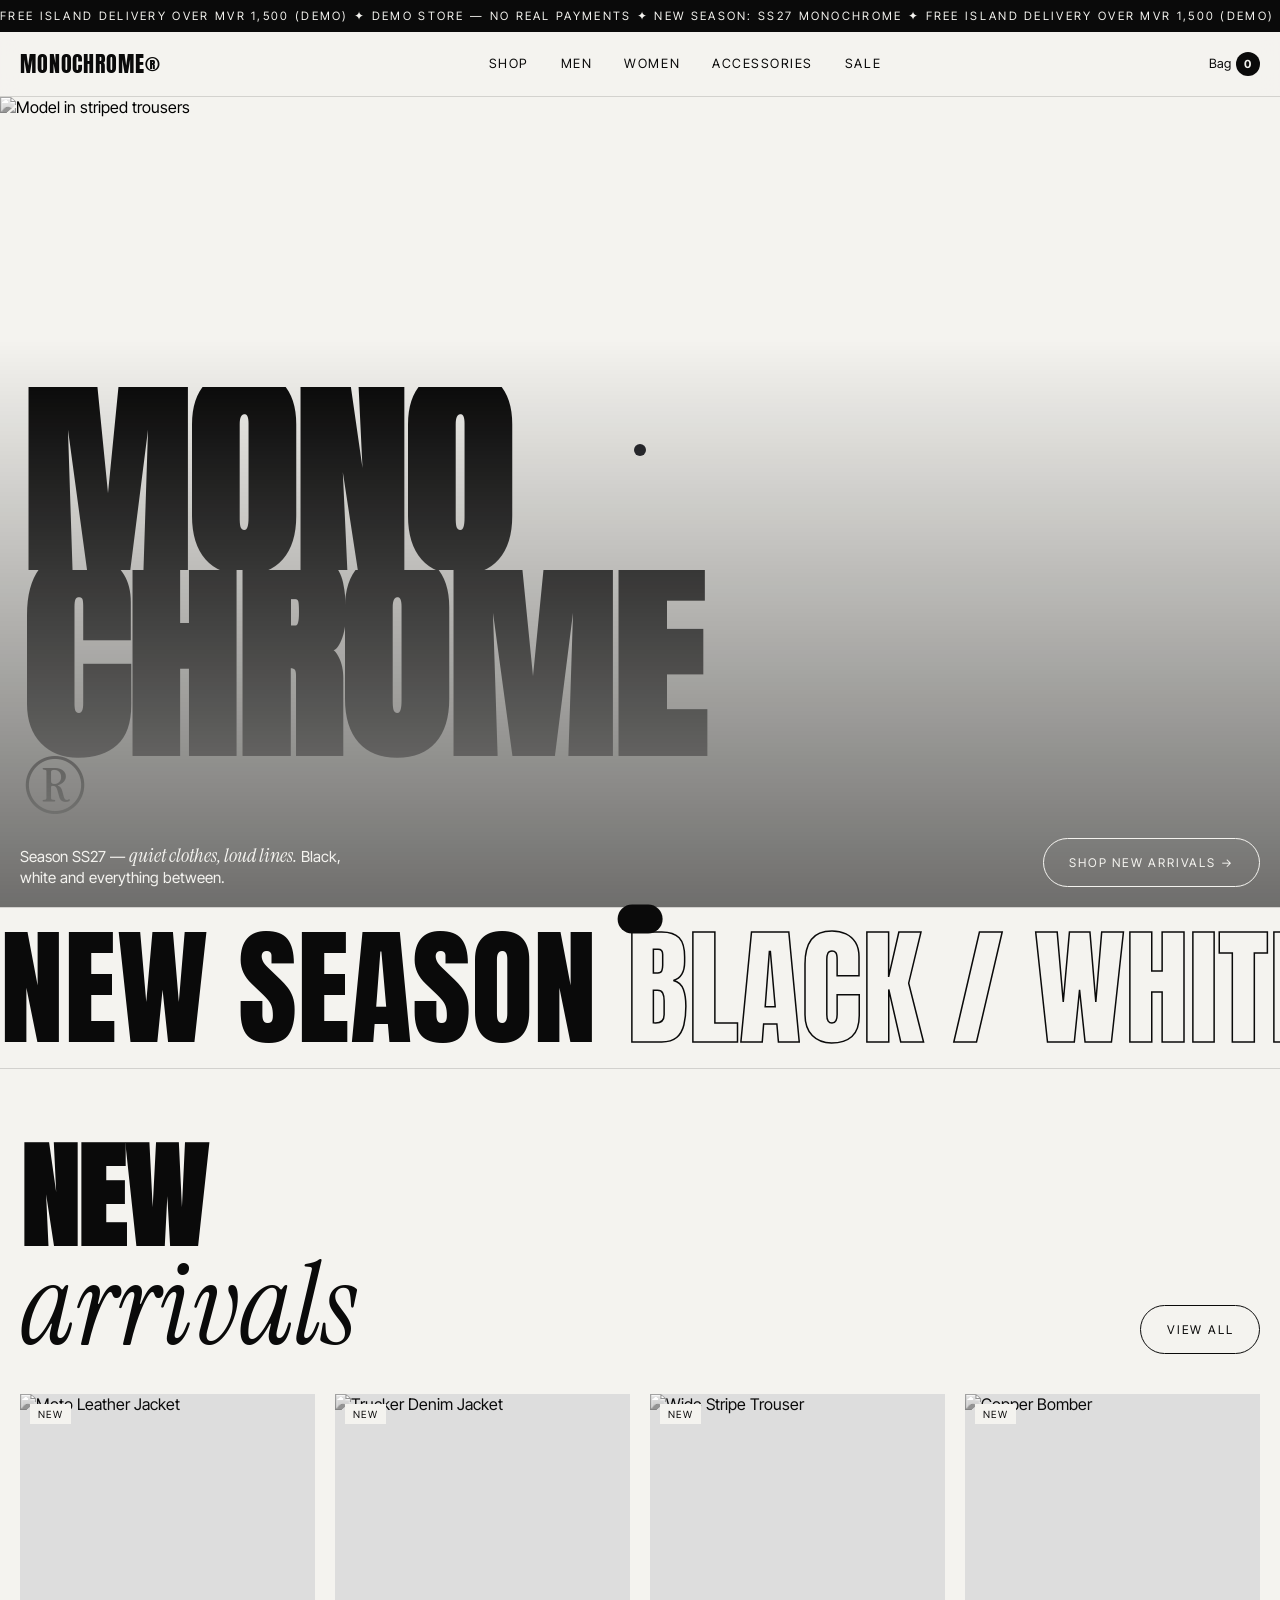
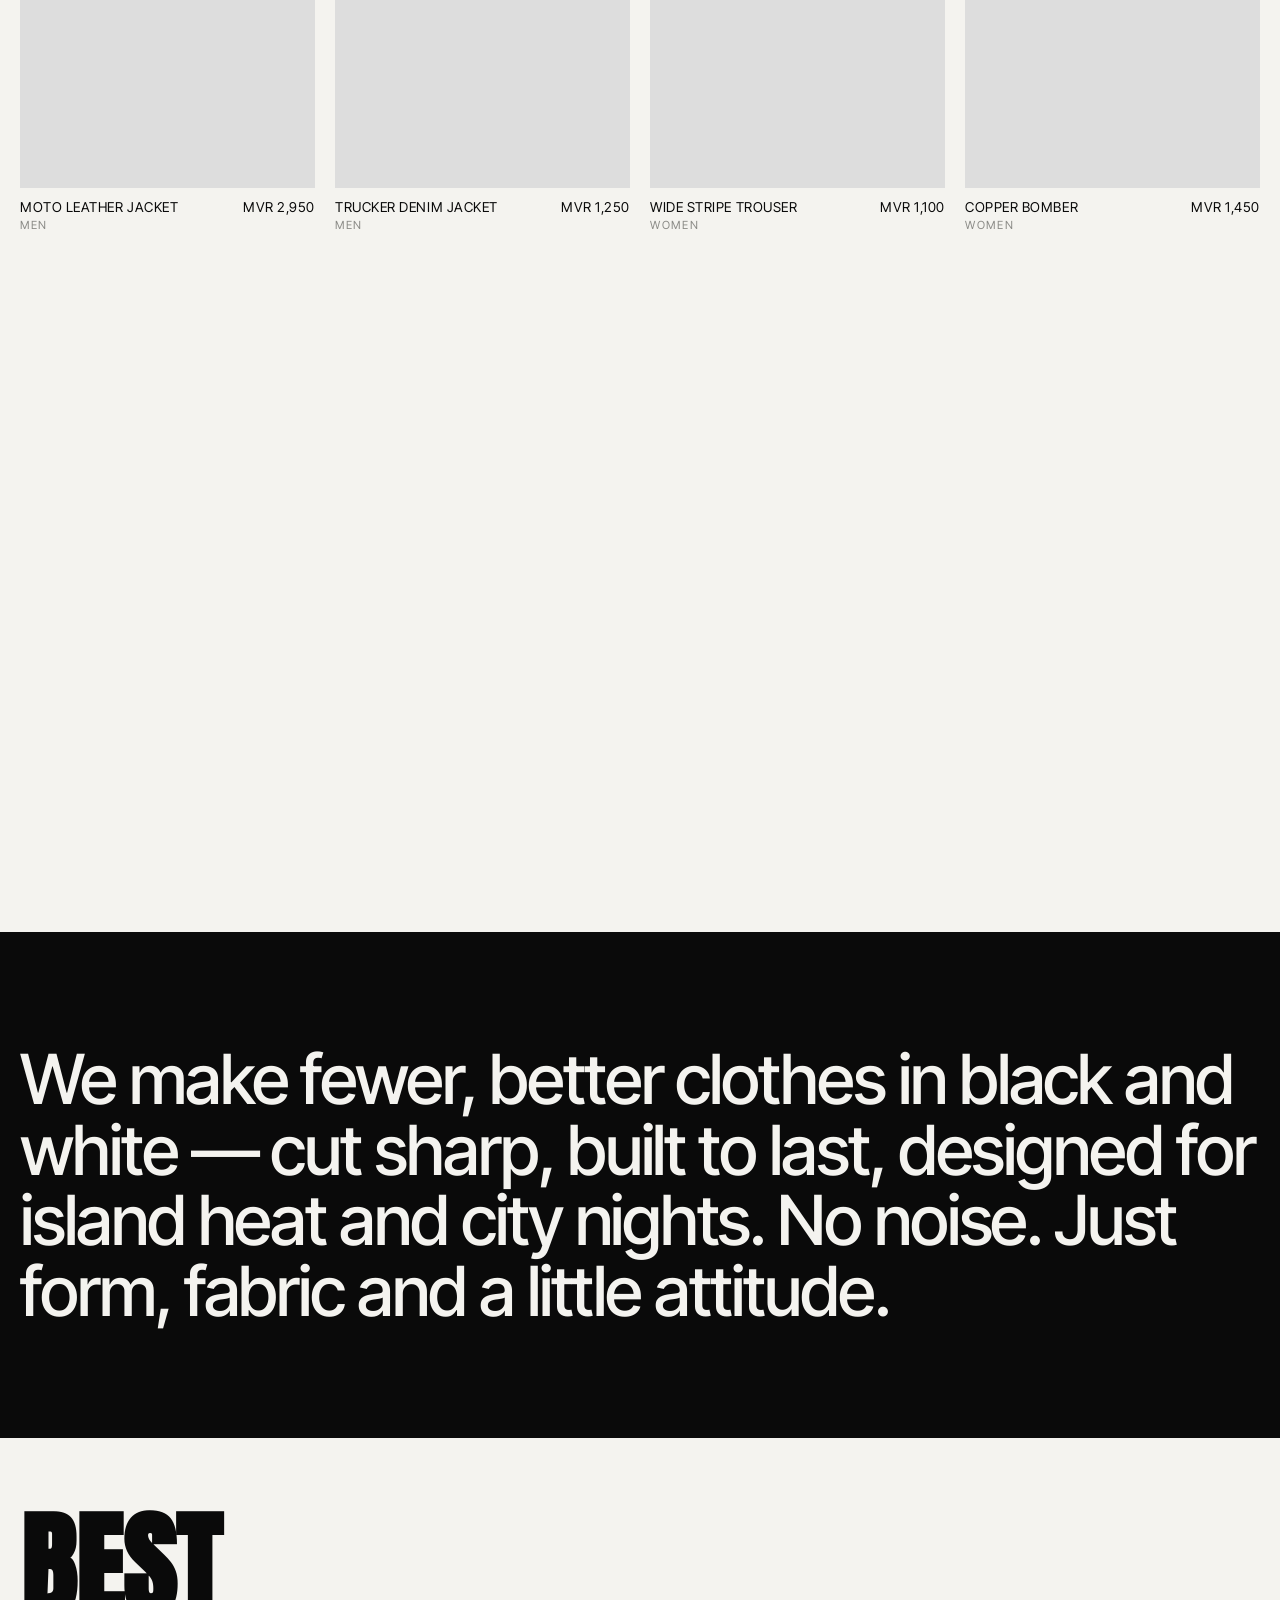
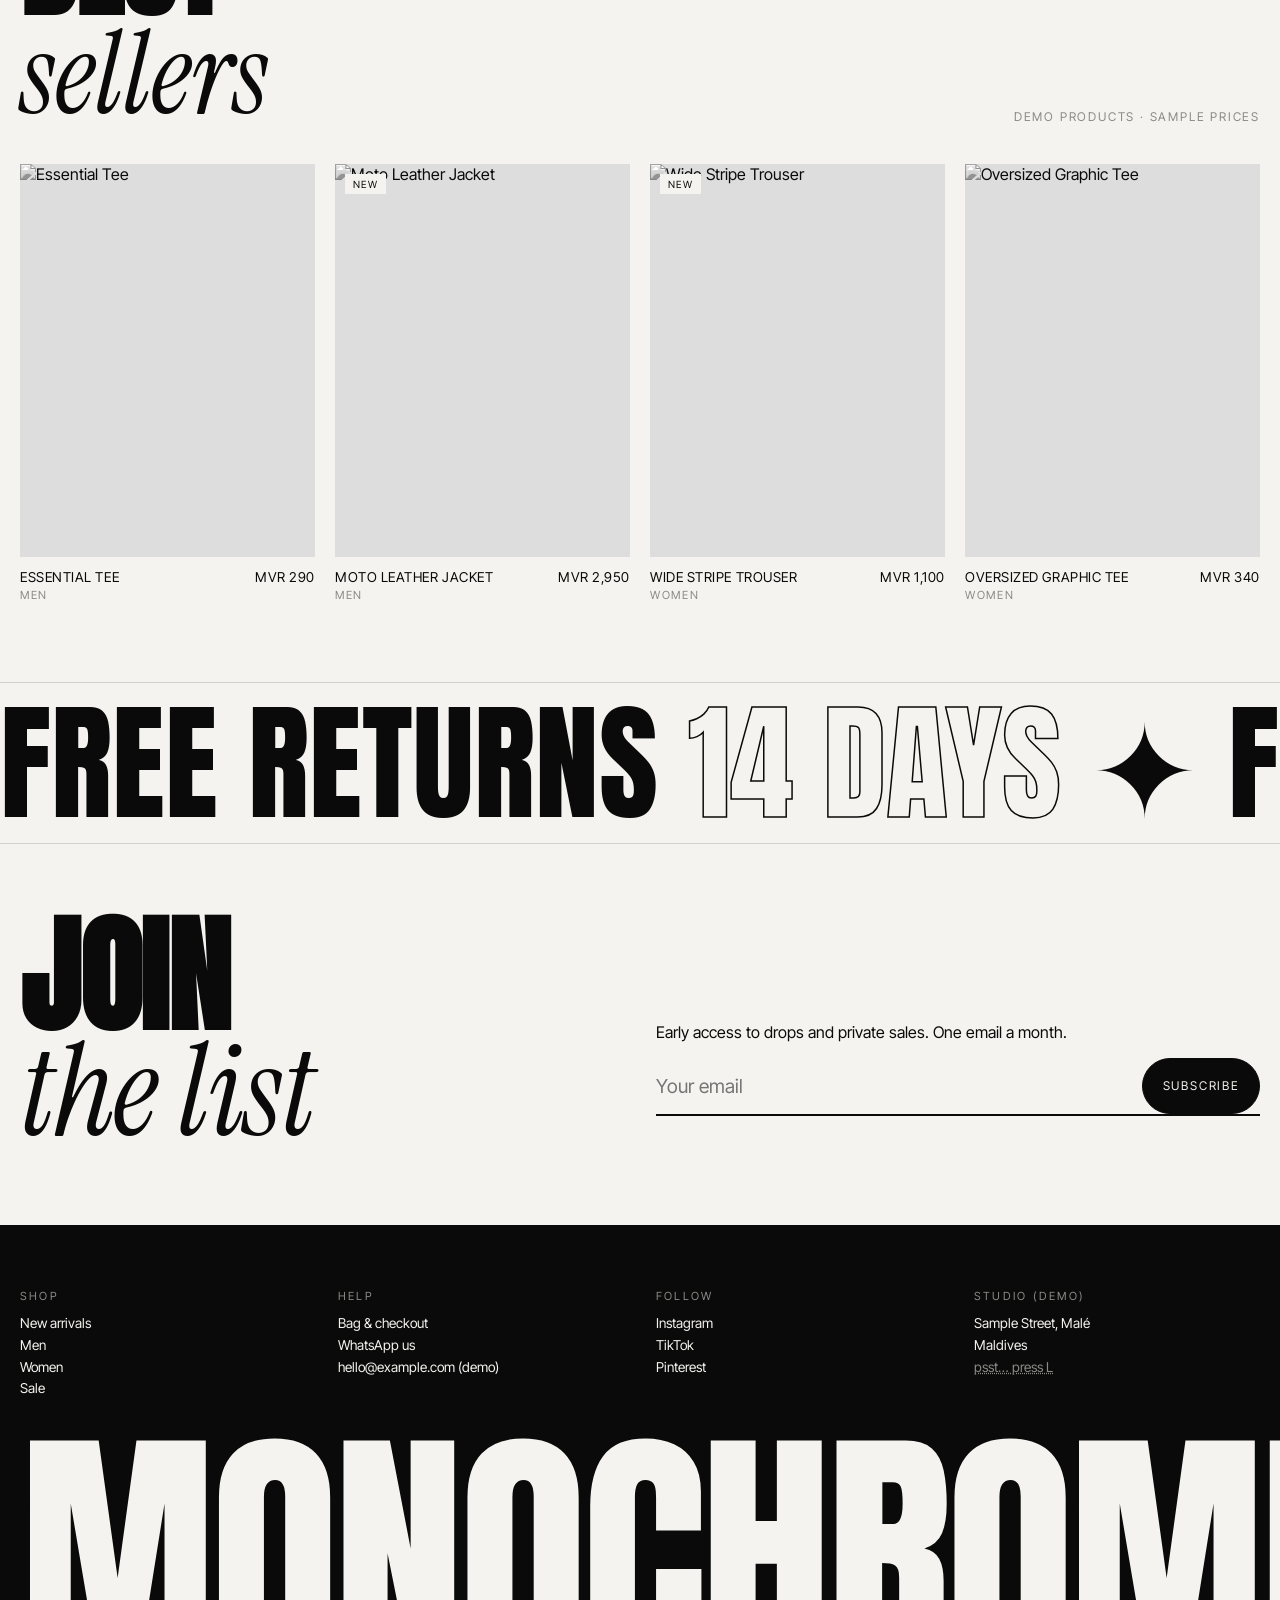
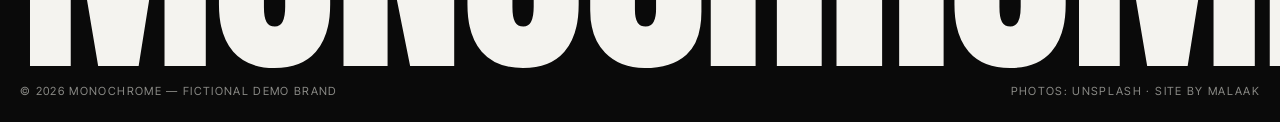
==== index.html @ d653f581 "MONOCHROME demo boutique" ====
<!doctype html><html lang="en"><head><meta charset="utf-8"><meta name="viewport" content="width=device-width,initial-scale=1"><title>MONOCHROME — Editorial fashion boutique (demo)</title><meta name="description" content="Monochrome: a black-and-white fashion boutique demo. Shop men, women and accessories with a working bag and checkout."><meta property="og:title" content="MONOCHROME — Editorial fashion boutique (demo)"><meta property="og:description" content="Monochrome: a black-and-white fashion boutique demo. Shop men, women and accessories with a working bag and checkout."><meta property="og:image" content="https://images.unsplash.com/photo-1509631179647-0177331693ae?w=1200&q=75"><meta name="theme-color" content="#0a0a0a">
<link rel="icon" href="data:image/svg+xml,<svg xmlns=%22http://www.w3.org/2000/svg%22 viewBox=%220 0 100 100%22><circle cx=%2250%22 cy=%2250%22 r=%2245%22 fill=%22black%22/><path d=%22M50 5a45 45 0 0 1 0 90z%22 fill=%22white%22/></svg>">
<link rel="preconnect" href="https://fonts.googleapis.com"><link href="https://fonts.googleapis.com/css2?family=Anton&family=Instrument+Serif:ital@1&family=Inter+Tight:wght@400;500&display=swap" rel="stylesheet"><link rel="stylesheet" href="style.css"></head><body data-page="home"><main>
<section class="hero"><div class="hero-img"><img src="https://images.unsplash.com/photo-1509631179647-0177331693ae?w=1800&q=75&auto=format&fit=crop" alt="Model in striped trousers"></div>
<h1 class="mega"><span class="split-line"><span>Mono</span></span><span class="split-line"><span>chrome<span class="serif" style="font-size:.35em">®</span></span></span></h1>
<div class="hero-meta"><p>Season SS27 — <span class="serif" style="font-size:1.3em">quiet clothes, loud lines.</span> Black, white and everything between.</p><a class="pill light" href="shop.html?c=new" data-cursor="Shop">Shop new arrivals →</a></div></section>
<div class="big-mq "><div>New season <span class="o">Black / White</span> ✦ New season <span class="o">Black / White</span> ✦ New season <span class="o">Black / White</span> ✦ New season <span class="o">Black / White</span> ✦ New season <span class="o">Black / White</span> ✦ New season <span class="o">Black / White</span> ✦ </div></div>
<section><div class="sh"><h2 class="rv">New<br><span class="serif">arrivals</span></h2><a class="pill ghost" href="shop.html?c=new">View all</a></div><div class="grid" id="new"></div></section>
<section style="padding-top:0"><div class="cols">
<a class="col clip" href="shop.html?c=women"><img src="https://images.unsplash.com/photo-1539109136881-3be0616acf4b?w=1100&q=75&auto=format&fit=crop" alt=""><div><h3>Women</h3><span>Collection 01 →</span></div></a>
<a class="col clip" href="shop.html?c=men"><img src="https://images.unsplash.com/photo-1520975954732-35dd22299614?w=1100&q=75&auto=format&fit=crop" alt=""><div><h3>Men</h3><span>Collection 02 →</span></div></a>
<a class="col clip" href="shop.html?c=accessories"><img src="https://images.unsplash.com/photo-1543163521-1bf539c55dd2?w=1100&q=75&auto=format&fit=crop" alt=""><div><h3>Accs.</h3><span>Collection 03 →</span></div></a></div></section>
<div class="manifesto"><p>We make fewer, better clothes in black and white — cut sharp, built to last, designed for island heat and city nights. No noise. Just form, fabric and a little attitude.</p></div>
<section><div class="sh"><h2 class="rv">Best<br><span class="serif">sellers</span></h2><small>Demo products · sample prices</small></div><div class="grid" id="best"></div></section>
<div class="big-mq rev"><div>Free returns <span class="o">14 days</span> ✦ Free returns <span class="o">14 days</span> ✦ Free returns <span class="o">14 days</span> ✦ Free returns <span class="o">14 days</span> ✦ Free returns <span class="o">14 days</span> ✦ Free returns <span class="o">14 days</span> ✦ </div></div>
<section><div class="news"><h2 class="mega rv" style="font-size:clamp(3.5rem,10vw,8rem)">Join<br><span class="serif">the list</span></h2><div><p style="margin-bottom:1rem">Early access to drops and private sales. One email a month.</p><form id="nl" novalidate><input type="email" placeholder="Your email" aria-label="Email"><button class="pill dark" style="padding:.8rem 1.2rem">Subscribe</button></form><p class="msg" id="nlm"></p></div></div></section>
</main><script src="data.js"></script><script src="app.js"></script></body></html>
---- style.css ----
:root{--k:#0a0a0a;--w:#f4f3ef;--g:#8a8a86;--s:#c9c9c4;--line:rgba(10,10,10,.14);--d:'Anton',sans-serif;--b:'Inter Tight',sans-serif;--i:'Instrument Serif',serif;--ease:cubic-bezier(.7,0,.2,1)}
*{box-sizing:border-box;margin:0;padding:0}
html{scroll-behavior:smooth;overflow-x:clip}
body{font-family:var(--b);background:var(--w);color:var(--k);overflow-x:hidden;-webkit-font-smoothing:antialiased}
img{display:block;max-width:100%}
a{color:inherit;text-decoration:none}
button{font:inherit;color:inherit;background:none;border:0;cursor:pointer}
.ann{background:var(--k);color:var(--w);overflow:hidden;white-space:nowrap;font-size:.72rem;letter-spacing:.2em;text-transform:uppercase;padding:.55rem 0}
.ann div{display:inline-block;animation:mq 30s linear infinite}
@keyframes mq{to{transform:translateX(-50%)}}
header{position:sticky;top:0;z-index:40;display:flex;justify-content:space-between;align-items:center;padding:1rem 1.25rem;background:rgba(244,243,239,.85);backdrop-filter:blur(12px);border-bottom:1px solid var(--line)}
.logo{font-family:var(--d);font-size:1.35rem;letter-spacing:.04em;text-transform:uppercase}
header nav{display:none;gap:2rem;font-size:.8rem;text-transform:uppercase;letter-spacing:.12em}
header nav a{position:relative}
header nav a:after{content:"";position:absolute;left:0;bottom:-3px;height:1px;width:100%;background:currentColor;transform:scaleX(0);transform-origin:right;transition:transform .5s var(--ease)}
header nav a:hover:after,header nav a.on:after{transform:scaleX(1);transform-origin:left}
.hd-r{display:flex;gap:1rem;align-items:center;font-size:.8rem;text-transform:uppercase;letter-spacing:.12em}
.bag-btn b{display:inline-grid;place-items:center;min-width:1.5rem;height:1.5rem;border-radius:99px;background:var(--k);color:var(--w);font-size:.7rem;margin-left:.3rem;transition:transform .3s}
.bag-btn.pop b{transform:scale(1.5)}
.mnav-btn{font-size:.8rem;text-transform:uppercase;letter-spacing:.12em}
.mnav{position:fixed;inset:0;background:var(--k);color:var(--w);z-index:70;display:flex;flex-direction:column;justify-content:center;padding:2rem;gap:.4rem;clip-path:inset(0 0 100% 0);transition:clip-path .7s var(--ease)}
.mnav.open{clip-path:inset(0)}
.mnav a{font-family:var(--d);font-size:15vw;text-transform:uppercase;line-height:1}
.mnav button{position:absolute;top:1.2rem;right:1.25rem;text-transform:uppercase;letter-spacing:.12em;font-size:.8rem}
@media(min-width:900px){header nav{display:flex}.mnav-btn{display:none}}
/* hero */
.hero{position:relative;max-width:100vw;min-height:calc(100svh - 90px);display:flex;flex-direction:column;justify-content:flex-end;padding:1.25rem;overflow:hidden}
.hero-img{position:absolute;inset:0;z-index:-1}
.hero-img img{width:100%;height:100%;object-fit:cover;filter:grayscale(1) contrast(1.1);transform:scale(1.15);animation:zoom 2.4s var(--ease) forwards}
@keyframes zoom{to{transform:scale(1)}}
.hero-img:after{content:"";position:absolute;inset:0;background:linear-gradient(transparent 30%,rgba(0,0,0,.55))}
.mega{font-family:var(--d);text-transform:uppercase;line-height:.82;font-size:clamp(4rem,17.5vw,22rem);letter-spacing:-.01em}
.hero .mega{color:var(--w);mix-blend-mode:difference}
.split-line{display:block;overflow:hidden}
.split-line span{display:block;transform:translateY(105%);animation:up 1.2s var(--ease) forwards}
.split-line:nth-child(2) span{animation-delay:.12s}
@keyframes up{to{transform:none}}
.hero-meta{display:flex;justify-content:space-between;align-items:end;gap:1rem;color:var(--w);margin-top:1.2rem;flex-wrap:wrap}
.hero-meta p{max-width:340px;font-size:.95rem}
.serif{font-family:var(--i);font-style:italic;text-transform:none;font-weight:400}
.pill{display:inline-flex;align-items:center;gap:.6rem;padding:1rem 1.6rem;border-radius:99px;border:1px solid currentColor;text-transform:uppercase;font-size:.75rem;letter-spacing:.15em;position:relative;overflow:hidden;isolation:isolate;transition:color .5s var(--ease)}
.pill:before{content:"";position:absolute;inset:0;background:currentColor;z-index:-1;transform:translateY(101%);transition:transform .5s var(--ease)}
.pill.dark{background:var(--k);color:var(--w);border-color:var(--k)}
.pill.light{color:var(--w)}
.pill:hover:before{transform:none}
.pill.light:hover{color:var(--k)}.pill.light:before{background:var(--w)}
.pill.ghost:hover{color:var(--w)}.pill.ghost:before{background:var(--k)}
.pill.dark:before{background:var(--w)}.pill.dark:hover{color:var(--k)}
.big-mq{border-block:1px solid var(--line);overflow:hidden;white-space:nowrap;padding:1rem 0}
.big-mq div{display:inline-block;font-family:var(--d);font-size:clamp(3rem,10vw,9rem);text-transform:uppercase;line-height:1;animation:mq 22s linear infinite}
.big-mq .o{-webkit-text-stroke:1.5px var(--k);color:transparent}
.big-mq.rev div{animation-direction:reverse}
section{padding:5rem 1.25rem}
.sh{display:flex;justify-content:space-between;align-items:end;gap:1rem;margin-bottom:2.5rem;flex-wrap:wrap}
.sh h2{font-family:var(--d);text-transform:uppercase;font-size:clamp(3rem,9vw,7.5rem);line-height:.85}
.sh small{font-size:.75rem;text-transform:uppercase;letter-spacing:.15em;color:var(--g)}
.grid{display:grid;grid-template-columns:1fr 1fr;gap:1.5rem .75rem}
@media(min-width:900px){.grid{grid-template-columns:repeat(4,1fr);gap:3rem 1.25rem}}
.pc{display:block}
.pc .im{position:relative;aspect-ratio:3/4;overflow:hidden;background:#ddd}
.pc .im img{position:absolute;inset:0;width:100%;height:100%;object-fit:cover;transition:opacity .6s,transform 1.2s var(--ease);filter:grayscale(1)}
.pc .im img+img{opacity:0;filter:none}
.pc:hover .im img{transform:scale(1.06)}
.pc:hover .im img+img{opacity:1}
.pc .tag{position:absolute;top:.6rem;left:.6rem;z-index:2;background:var(--w);font-size:.62rem;padding:.25rem .5rem;text-transform:uppercase;letter-spacing:.15em}
.pc .tag.sale{background:var(--k);color:var(--w)}
.pc .row{display:flex;justify-content:space-between;gap:.5rem;margin-top:.7rem;font-size:.85rem;text-transform:uppercase;letter-spacing:.04em}
.pc .row s{color:var(--g);margin-right:.3rem}
.pc .cat{font-size:.7rem;color:var(--g);text-transform:uppercase;letter-spacing:.15em;margin-top:.2rem}
.cols{display:grid;gap:1rem}
@media(min-width:900px){.cols{grid-template-columns:1.2fr 1fr 1fr}}
.col{position:relative;overflow:hidden;min-height:60vh;display:flex;align-items:end;padding:1.5rem;color:var(--w)}
.col img{position:absolute;inset:0;width:100%;height:100%;object-fit:cover;filter:grayscale(1) brightness(.75);transition:transform 1.4s var(--ease),filter .8s;z-index:-1}
.col:hover img{transform:scale(1.08);filter:grayscale(0) brightness(.75)}
.col h3{font-family:var(--d);font-size:clamp(2.6rem,6vw,4.5rem);text-transform:uppercase;line-height:.9}
.col span{display:block;font-size:.75rem;letter-spacing:.15em;text-transform:uppercase;margin-top:.5rem}
.manifesto{background:var(--k);color:var(--w);padding:7rem 1.25rem}
.manifesto p{font-size:clamp(2rem,5.4vw,5rem);line-height:1.02;font-weight:500;letter-spacing:-.03em;max-width:1300px}
.manifesto .w{opacity:.15;transition:opacity .5s}
.manifesto .w.lit{opacity:1}
.news{display:grid;gap:2rem}
@media(min-width:900px){.news{grid-template-columns:1fr 1fr;align-items:end}}
.news form{display:flex;border-bottom:2px solid var(--k)}
.news input{flex:1;border:0;background:none;padding:1rem 0;font:inherit;font-size:1.2rem;outline:none;min-width:0}
.msg{font-size:.85rem;margin-top:.6rem;min-height:1.2rem}
footer{background:var(--k);color:var(--w);padding:4rem 1.25rem 1.5rem;overflow:hidden}
footer .fl{display:grid;gap:2rem;grid-template-columns:1fr 1fr;font-size:.85rem}
@media(min-width:900px){footer .fl{grid-template-columns:repeat(4,1fr)}}
footer h4{font-size:.7rem;letter-spacing:.2em;text-transform:uppercase;color:var(--g);margin-bottom:.8rem;font-weight:400}
footer li{list-style:none;margin:.35rem 0}
footer .huge{pointer-events:none;user-select:none;font-family:var(--d);font-size:20.5vw;line-height:.8;text-transform:uppercase;margin-top:3rem;letter-spacing:-.02em}
footer .legal{display:flex;justify-content:space-between;flex-wrap:wrap;gap:1rem;font-size:.7rem;color:var(--g);margin-top:1.5rem;text-transform:uppercase;letter-spacing:.12em}
.secret{color:var(--g);text-decoration:underline dotted}
/* shop */
.ph{padding:3rem 1.25rem 1rem}
.ph h1{font-family:var(--d);font-size:clamp(4rem,16vw,15rem);text-transform:uppercase;line-height:.82}
.tools{position:sticky;top:61px;z-index:20;background:var(--w);display:flex;flex-wrap:wrap;gap:.5rem;align-items:center;padding:1rem 1.25rem;border-block:1px solid var(--line)}
.chip{padding:.55rem 1rem;border:1px solid var(--line);border-radius:99px;font-size:.72rem;text-transform:uppercase;letter-spacing:.12em;transition:.3s}
.chip.on,.chip:hover{background:var(--k);color:var(--w);border-color:var(--k)}
.search{flex:1 1 200px;display:flex;align-items:center;border:1px solid var(--line);border-radius:99px;padding:0 1rem}
.search input{border:0;background:none;outline:none;padding:.6rem 0;width:100%;font:inherit}
.count{font-size:.75rem;color:var(--g);text-transform:uppercase;letter-spacing:.12em;margin:1.5rem 1.25rem 0}
.empty{grid-column:1/-1;padding:4rem 0;text-align:center;font-family:var(--i);font-size:2rem;font-style:italic}
/* product */
.pd{display:grid;gap:2rem;padding:1.5rem 1.25rem 4rem}
@media(min-width:900px){.pd{grid-template-columns:1.3fr 1fr;gap:4rem}.pd .info{position:sticky;top:90px;align-self:start}}
.gal{display:grid;gap:.5rem}
.gal .main{aspect-ratio:4/5;overflow:hidden;background:#ddd}
.gal .main img{width:100%;height:100%;object-fit:cover;transition:opacity .4s}
.thumbs{display:flex;gap:.5rem}
.thumbs button{width:80px;aspect-ratio:3/4;overflow:hidden;opacity:.45;transition:.3s;border:1px solid transparent}
.thumbs button.on{opacity:1;border-color:var(--k)}
.thumbs img{width:100%;height:100%;object-fit:cover}
.info h1{font-family:var(--d);font-size:clamp(3rem,7vw,5.5rem);text-transform:uppercase;line-height:.88}
.info .price{font-size:1.4rem;margin:1rem 0}
.info .price s{color:var(--g);margin-right:.5rem;font-size:1rem}
.lbl{font-size:.7rem;text-transform:uppercase;letter-spacing:.18em;color:var(--g);margin:1.5rem 0 .6rem;display:block}
.opts{display:flex;flex-wrap:wrap;gap:.5rem}
.opts button{min-width:3rem;padding:.7rem .9rem;border:1px solid var(--line);font-size:.85rem;transition:.25s}
.opts button.on{background:var(--k);color:var(--w);border-color:var(--k)}
.qty{display:inline-flex;align-items:center;border:1px solid var(--line)}
.qty button{width:2.6rem;height:2.6rem;font-size:1.1rem}
.qty span{min-width:2rem;text-align:center}
.err{color:#c4141b;font-size:.8rem;min-height:1.1rem;margin-top:.4rem}
.add{width:100%;justify-content:center;margin-top:1.5rem;padding:1.2rem}
/* drawer */
.scrim{position:fixed;inset:0;background:rgba(0,0,0,.4);z-index:80;opacity:0;pointer-events:none;transition:.5s}
.drawer{position:fixed;top:0;right:0;height:100%;width:min(440px,100%);background:var(--w);z-index:81;transform:translateX(100%);transition:transform .7s var(--ease);display:flex;flex-direction:column}
.cart-open .scrim{opacity:1;pointer-events:auto}
.cart-open .drawer{transform:none}
.dh{display:flex;justify-content:space-between;align-items:center;padding:1.25rem;border-bottom:1px solid var(--line)}
.dh h3{font-family:var(--d);font-size:2rem;text-transform:uppercase}
.items{flex:1;overflow:auto;padding:0 1.25rem}
.it{display:grid;grid-template-columns:76px 1fr auto;gap:1rem;padding:1rem 0;border-bottom:1px solid var(--line);font-size:.85rem}
.it img{width:76px;aspect-ratio:3/4;object-fit:cover}
.it h5{font-size:.9rem;text-transform:uppercase;font-weight:500}
.it small{color:var(--g);display:block;margin:.2rem 0 .5rem}
.it .rm{font-size:.7rem;text-decoration:underline;color:var(--g);margin-top:.4rem}
.df{padding:1.25rem;border-top:1px solid var(--line)}
.tot{display:flex;justify-content:space-between;font-size:1.05rem;margin-bottom:1rem;text-transform:uppercase}
.df .pill{width:100%;justify-content:center}
.drawer .empty{font-size:1.6rem}
/* checkout */
.co{display:grid;gap:2.5rem;padding:1.5rem 1.25rem 5rem}
@media(min-width:900px){.co{grid-template-columns:1.3fr 1fr;gap:4rem}}
.co h2{font-family:var(--d);font-size:2.4rem;text-transform:uppercase;margin-bottom:1rem}
.f{display:grid;gap:1rem}
.f2{display:grid;gap:1rem}
@media(min-width:600px){.f2{grid-template-columns:1fr 1fr}}
.f label{font-size:.7rem;text-transform:uppercase;letter-spacing:.15em;color:var(--g);display:block;margin-bottom:.3rem}
.f input,.f select,.f textarea{width:100%;padding:.9rem 0;border:0;border-bottom:1px solid var(--k);background:none;font:inherit;font-size:1rem;outline:none;border-radius:0}
.f .bad{border-color:#c4141b}
.pay{display:grid;gap:.5rem}
.pay label{display:flex;gap:.8rem;align-items:center;border:1px solid var(--line);padding:1rem;color:var(--k);font-size:.9rem;text-transform:none;letter-spacing:0;margin:0;cursor:pointer}
.pay input{width:auto}
.sum{background:#e9e8e3;padding:1.5rem;align-self:start}
.sum .it{grid-template-columns:60px 1fr auto}.sum .it img{width:60px}
.demo-note{border:1px dashed var(--k);padding:1rem;font-size:.82rem;line-height:1.5;margin-top:1rem}
.done{text-align:center;padding:5rem 1.25rem}
.done h1{font-family:var(--d);font-size:clamp(3.5rem,12vw,10rem);text-transform:uppercase;line-height:.85}
.done .ref{font-family:var(--i);font-style:italic;font-size:1.6rem;margin:1rem 0}
/* reveal */
.rv{opacity:0;transform:translateY(60px);transition:opacity 1s var(--ease),transform 1.2s var(--ease)}
.rv.in{opacity:1;transform:none}
.clip{clip-path:inset(100% 0 0 0);transition:clip-path 1.4s var(--ease)}
.clip.in{clip-path:inset(0)}
/* cursor */
.cur{position:fixed;top:0;left:0;width:12px;height:12px;border-radius:50%;background:#fff;mix-blend-mode:difference;pointer-events:none;z-index:200;transform:translate(-50%,-50%);transition:width .35s var(--ease),height .35s var(--ease);display:none;align-items:center;justify-content:center;font-size:.6rem;letter-spacing:.15em;color:#000;text-transform:uppercase}
.cur.big{width:84px;height:84px}
@media(pointer:fine){.cur{display:flex}body,a,button{cursor:none}input,textarea,select{cursor:text}}
/* page transition */
.pt{position:fixed;inset:0;background:var(--k);z-index:150;pointer-events:none;transform:translateY(0);transition:transform .8s var(--ease);display:grid;place-items:center;color:var(--w);font-family:var(--d);font-size:12vw;text-transform:uppercase}
.pt.gone{transform:translateY(-101%)}
.pt.enter{transition:none;transform:translateY(101%)}
/* lookbook */
.lb{position:fixed;inset:0;background:var(--k);color:var(--w);z-index:160;display:none;flex-direction:column}
.lb.open{display:flex}
.lb-top{display:flex;justify-content:space-between;padding:1.2rem;font-size:.75rem;letter-spacing:.2em;text-transform:uppercase}
.lb-stage{flex:1;position:relative;overflow:hidden}
.lb-stage img{position:absolute;top:50%;left:50%;height:78%;max-width:88%;object-fit:cover;transform:translate(-50%,-50%) scale(.9);opacity:0;transition:1s var(--ease);filter:grayscale(1)}
.lb-stage img.on{opacity:1;transform:translate(-50%,-50%) scale(1)}
.lb-word{position:absolute;inset:auto 0 1rem;text-align:center;font-family:var(--d);font-size:16vw;line-height:.8;text-transform:uppercase;mix-blend-mode:difference;pointer-events:none}
.lb-nav{display:flex;justify-content:space-between;padding:1.2rem;font-size:.8rem;letter-spacing:.2em;text-transform:uppercase}
.toast{position:fixed;left:50%;bottom:1.5rem;transform:translate(-50%,200%);background:var(--k);color:var(--w);padding:.9rem 1.4rem;border-radius:99px;font-size:.8rem;z-index:190;transition:transform .6s var(--ease);white-space:nowrap}
.toast.show{transform:translate(-50%,0)}
@media(prefers-reduced-motion:reduce){*{animation:none!important;transition:none!important}.rv{opacity:1;transform:none}.clip{clip-path:none}.split-line span{transform:none}}
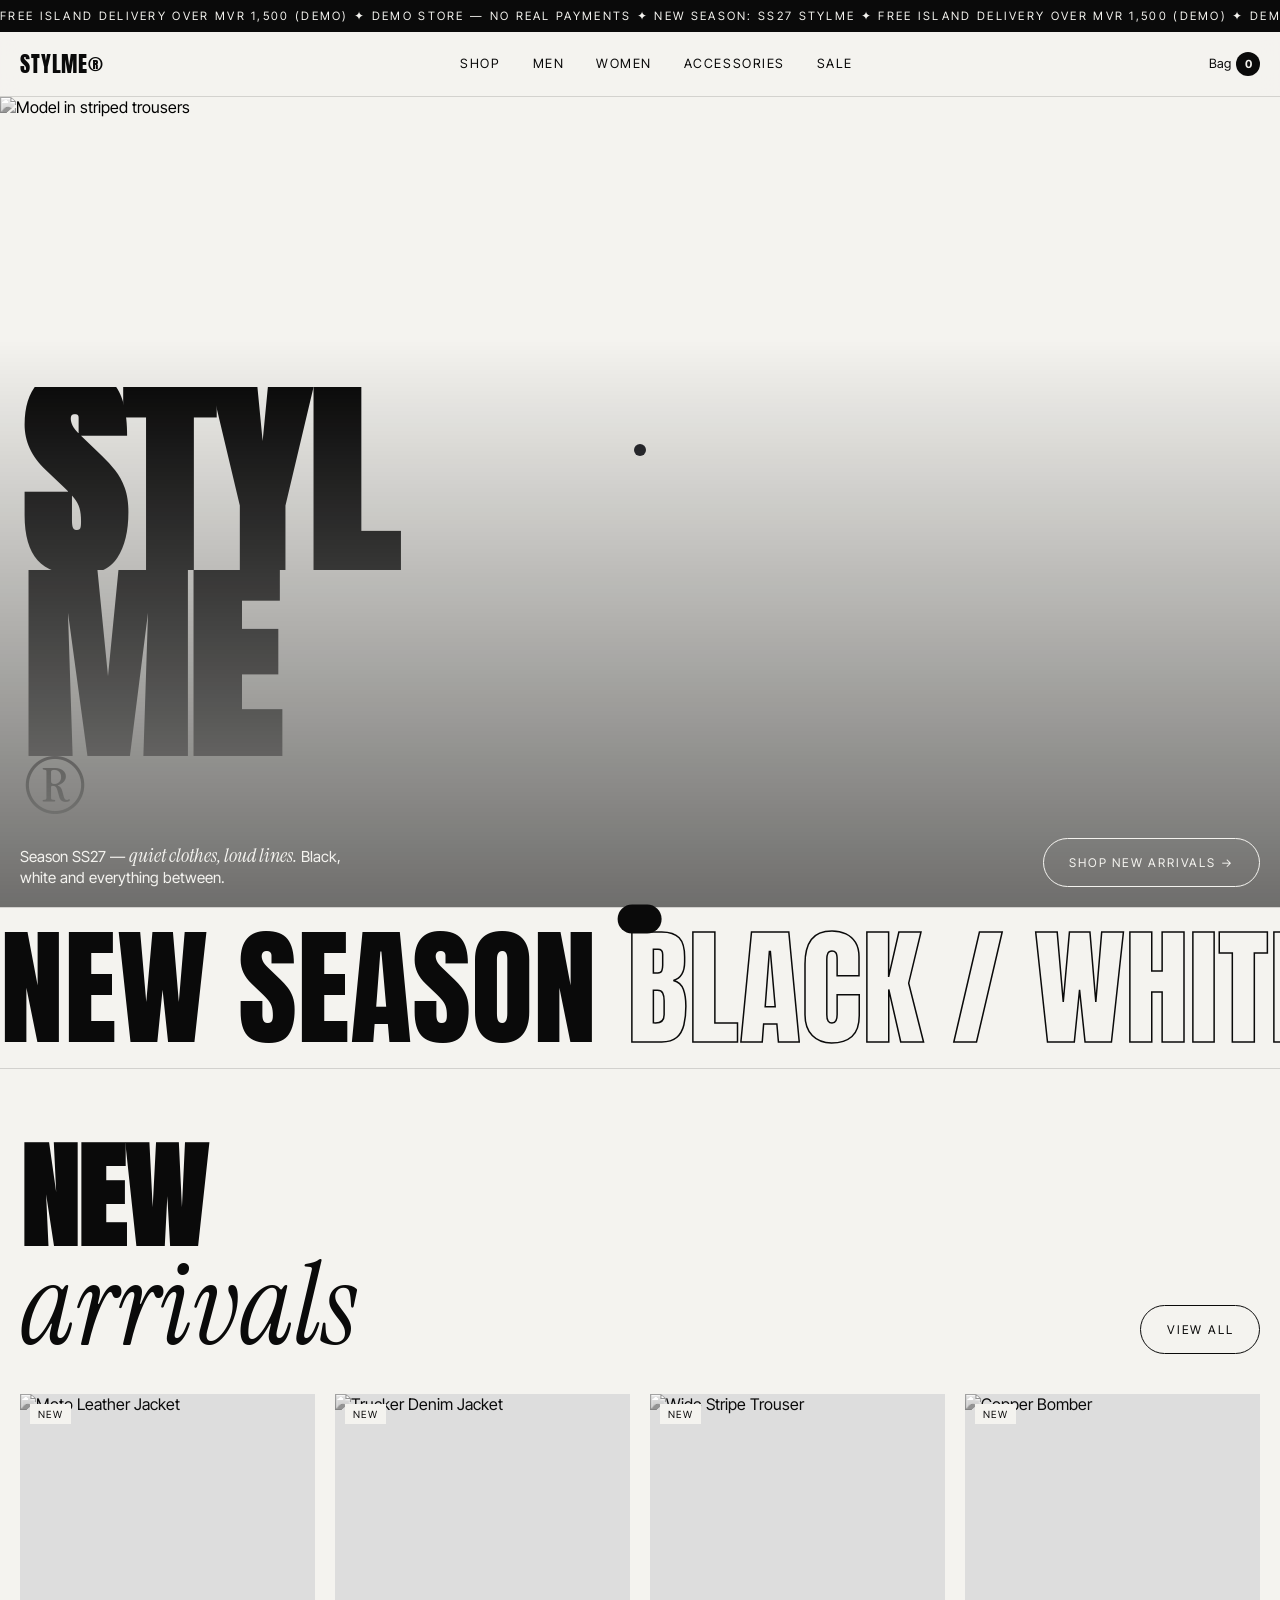
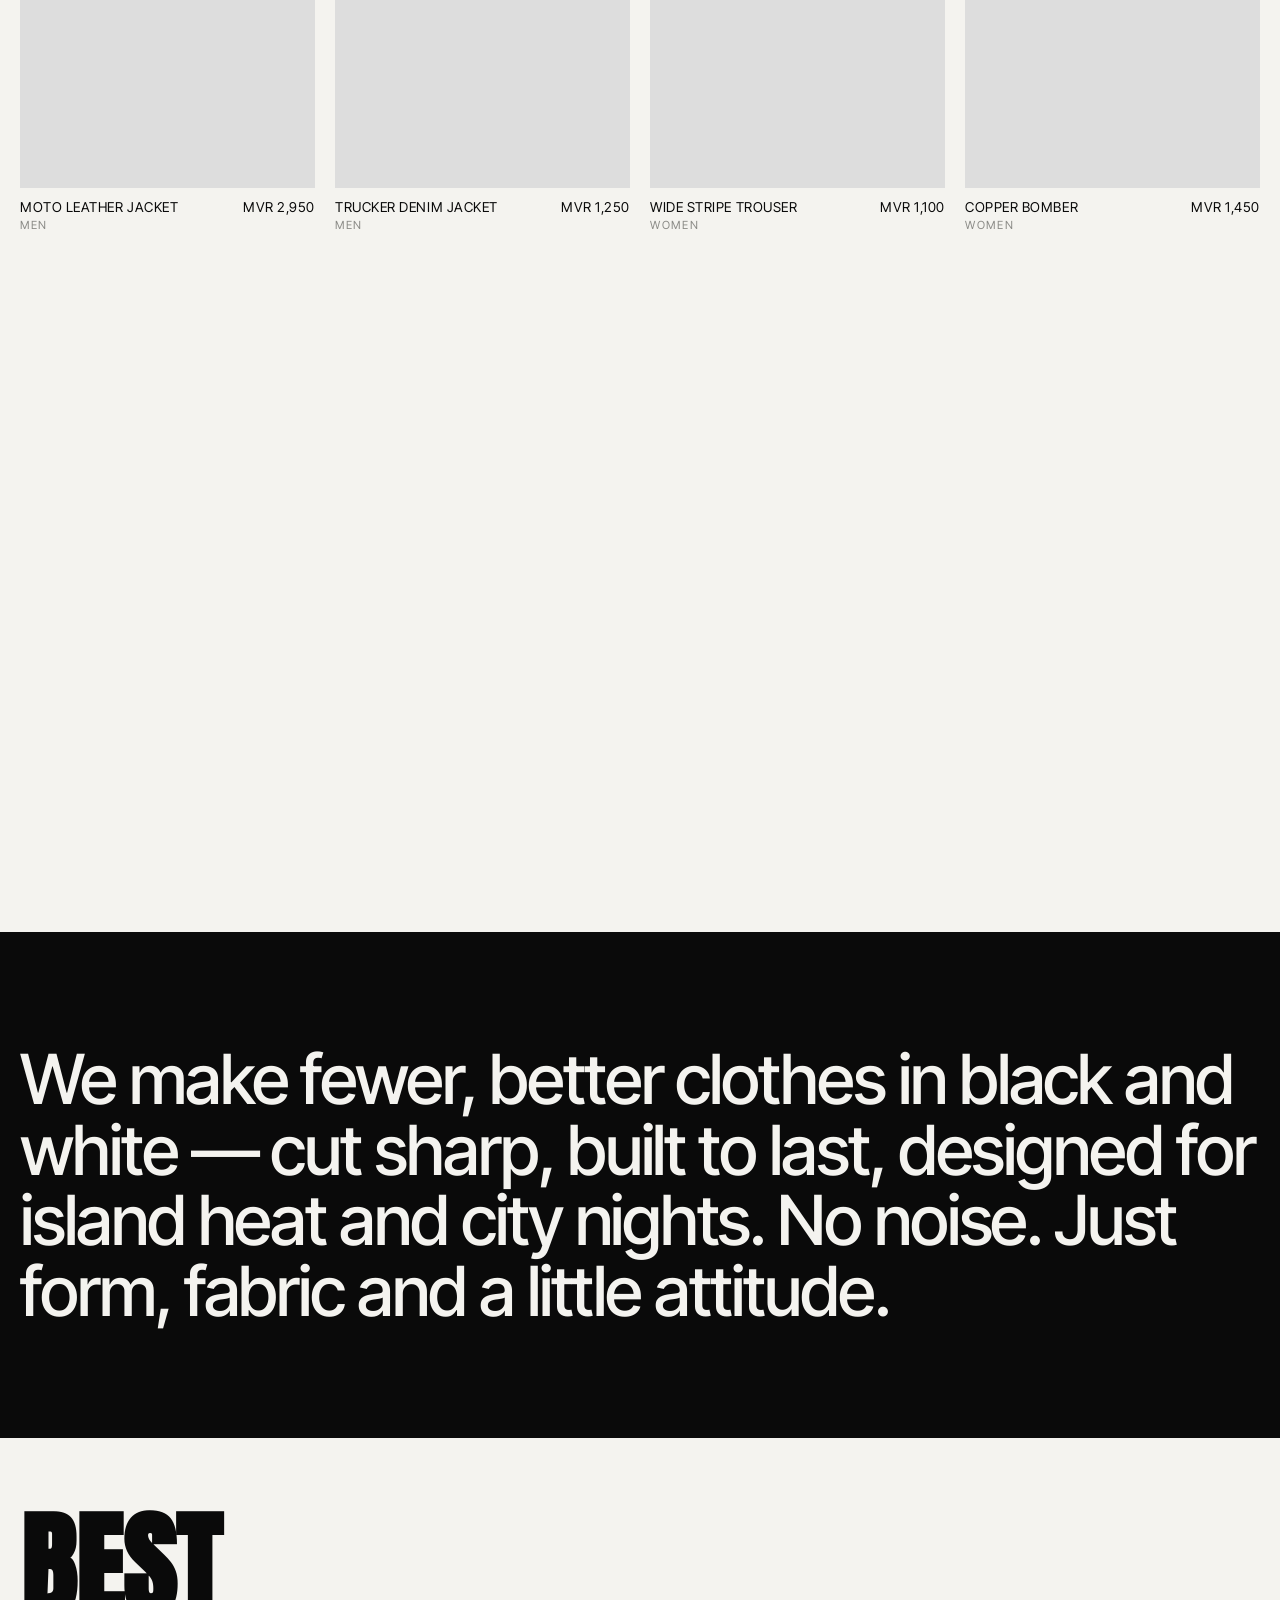
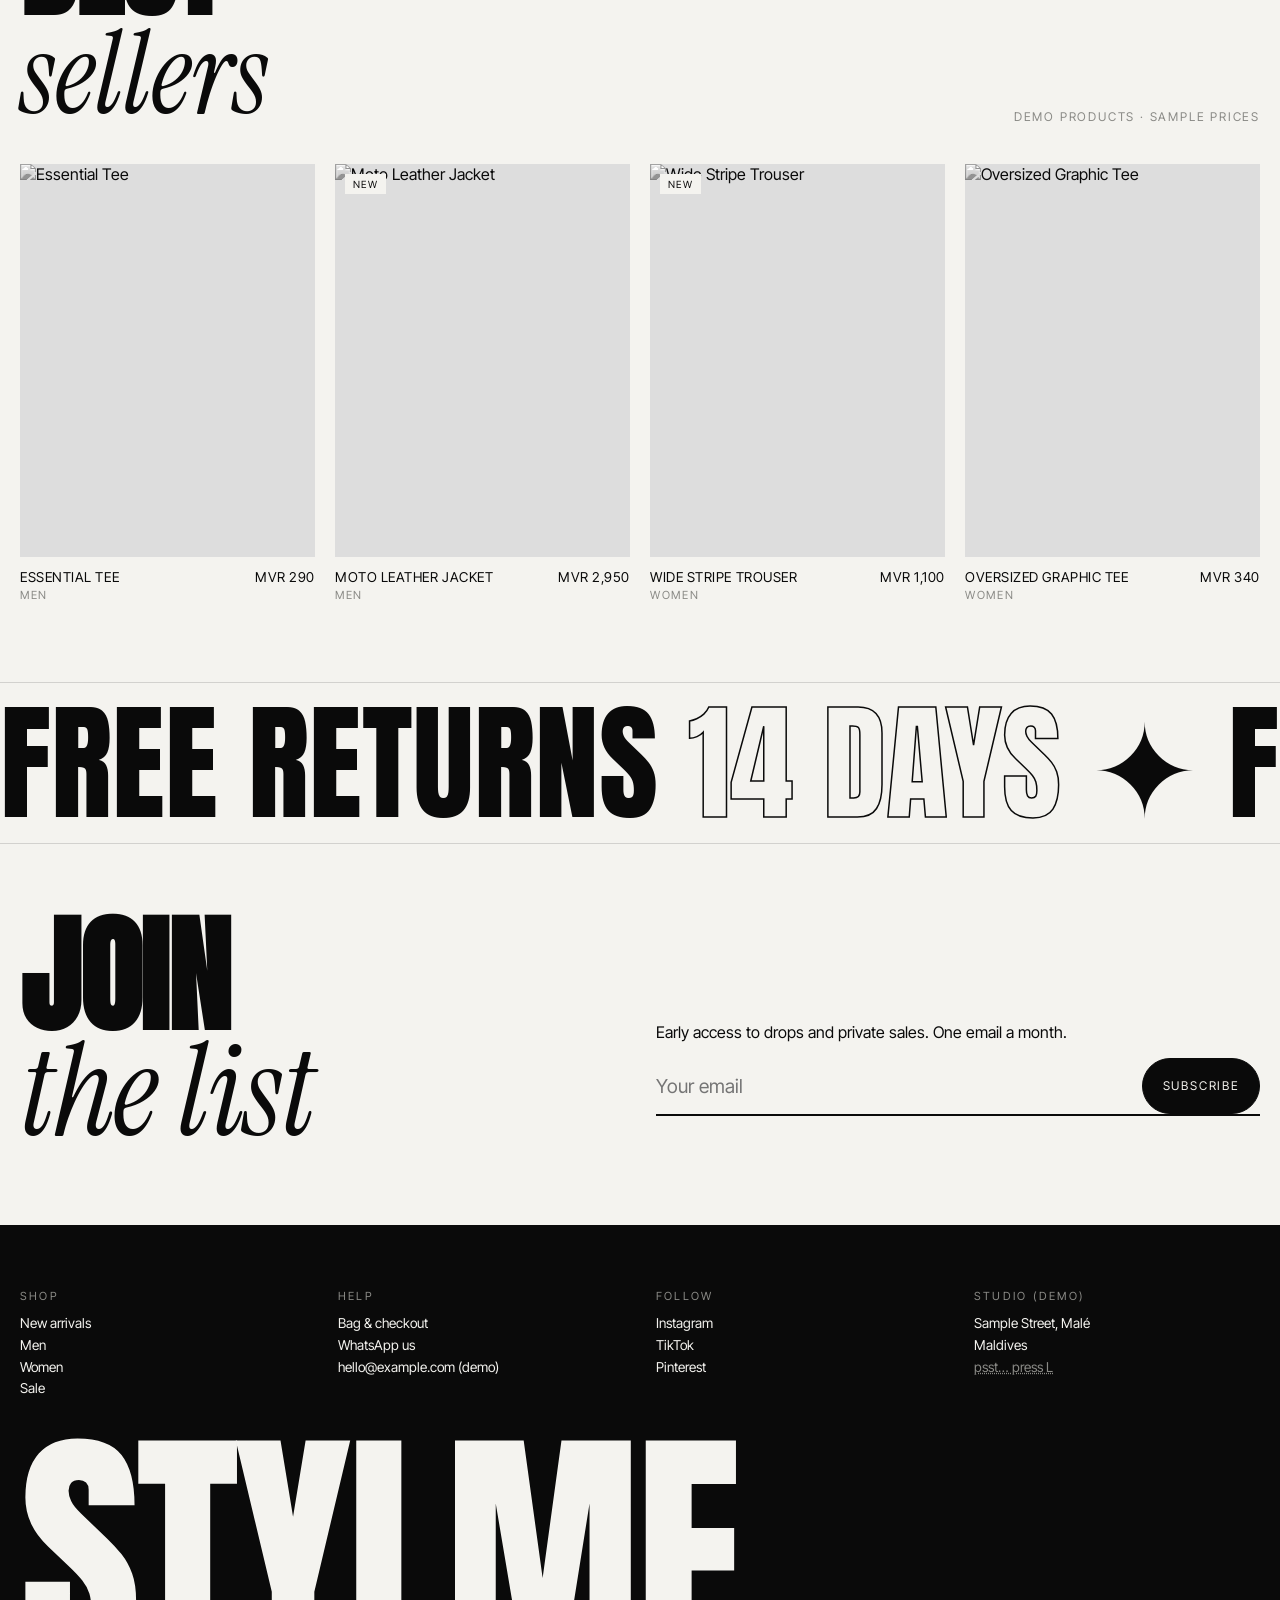
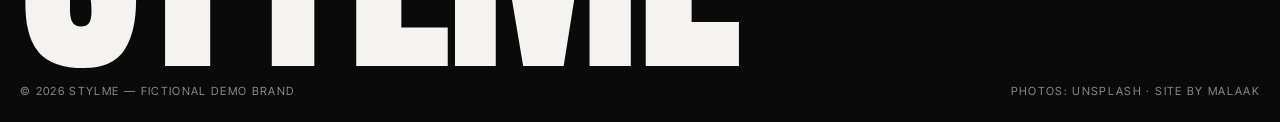
==== commit 2de6eb41: "Rebrand to STYLME" ====
--- a/index.html
+++ b/index.html
@@ -1,8 +1,8 @@
-<!doctype html><html lang="en"><head><meta charset="utf-8"><meta name="viewport" content="width=device-width,initial-scale=1"><title>MONOCHROME — Editorial fashion boutique (demo)</title><meta name="description" content="Monochrome: a black-and-white fashion boutique demo. Shop men, women and accessories with a working bag and checkout."><meta property="og:title" content="MONOCHROME — Editorial fashion boutique (demo)"><meta property="og:description" content="Monochrome: a black-and-white fashion boutique demo. Shop men, women and accessories with a working bag and checkout."><meta property="og:image" content="https://images.unsplash.com/photo-1509631179647-0177331693ae?w=1200&q=75"><meta name="theme-color" content="#0a0a0a">
+<!doctype html><html lang="en"><head><meta charset="utf-8"><meta name="viewport" content="width=device-width,initial-scale=1"><title>STYLME — Editorial fashion boutique (demo)</title><meta name="description" content="STYLME: a black-and-white fashion boutique demo. Shop men, women and accessories with a working bag and checkout."><meta property="og:title" content="STYLME — Editorial fashion boutique (demo)"><meta property="og:description" content="STYLME: a black-and-white fashion boutique demo. Shop men, women and accessories with a working bag and checkout."><meta property="og:image" content="https://images.unsplash.com/photo-1509631179647-0177331693ae?w=1200&q=75"><meta name="theme-color" content="#0a0a0a">
 <link rel="icon" href="data:image/svg+xml,<svg xmlns=%22http://www.w3.org/2000/svg%22 viewBox=%220 0 100 100%22><circle cx=%2250%22 cy=%2250%22 r=%2245%22 fill=%22black%22/><path d=%22M50 5a45 45 0 0 1 0 90z%22 fill=%22white%22/></svg>">
 <link rel="preconnect" href="https://fonts.googleapis.com"><link href="https://fonts.googleapis.com/css2?family=Anton&family=Instrument+Serif:ital@1&family=Inter+Tight:wght@400;500&display=swap" rel="stylesheet"><link rel="stylesheet" href="style.css"></head><body data-page="home"><main>
 <section class="hero"><div class="hero-img"><img src="https://images.unsplash.com/photo-1509631179647-0177331693ae?w=1800&q=75&auto=format&fit=crop" alt="Model in striped trousers"></div>
-<h1 class="mega"><span class="split-line"><span>Mono</span></span><span class="split-line"><span>chrome<span class="serif" style="font-size:.35em">®</span></span></span></h1>
+<h1 class="mega"><span class="split-line"><span>Styl</span></span><span class="split-line"><span>me<span class="serif" style="font-size:.35em">®</span></span></span></h1>
 <div class="hero-meta"><p>Season SS27 — <span class="serif" style="font-size:1.3em">quiet clothes, loud lines.</span> Black, white and everything between.</p><a class="pill light" href="shop.html?c=new" data-cursor="Shop">Shop new arrivals →</a></div></section>
 <div class="big-mq "><div>New season <span class="o">Black / White</span> ✦ New season <span class="o">Black / White</span> ✦ New season <span class="o">Black / White</span> ✦ New season <span class="o">Black / White</span> ✦ New season <span class="o">Black / White</span> ✦ New season <span class="o">Black / White</span> ✦ </div></div>
 <section><div class="sh"><h2 class="rv">New<br><span class="serif">arrivals</span></h2><a class="pill ghost" href="shop.html?c=new">View all</a></div><div class="grid" id="new"></div></section>
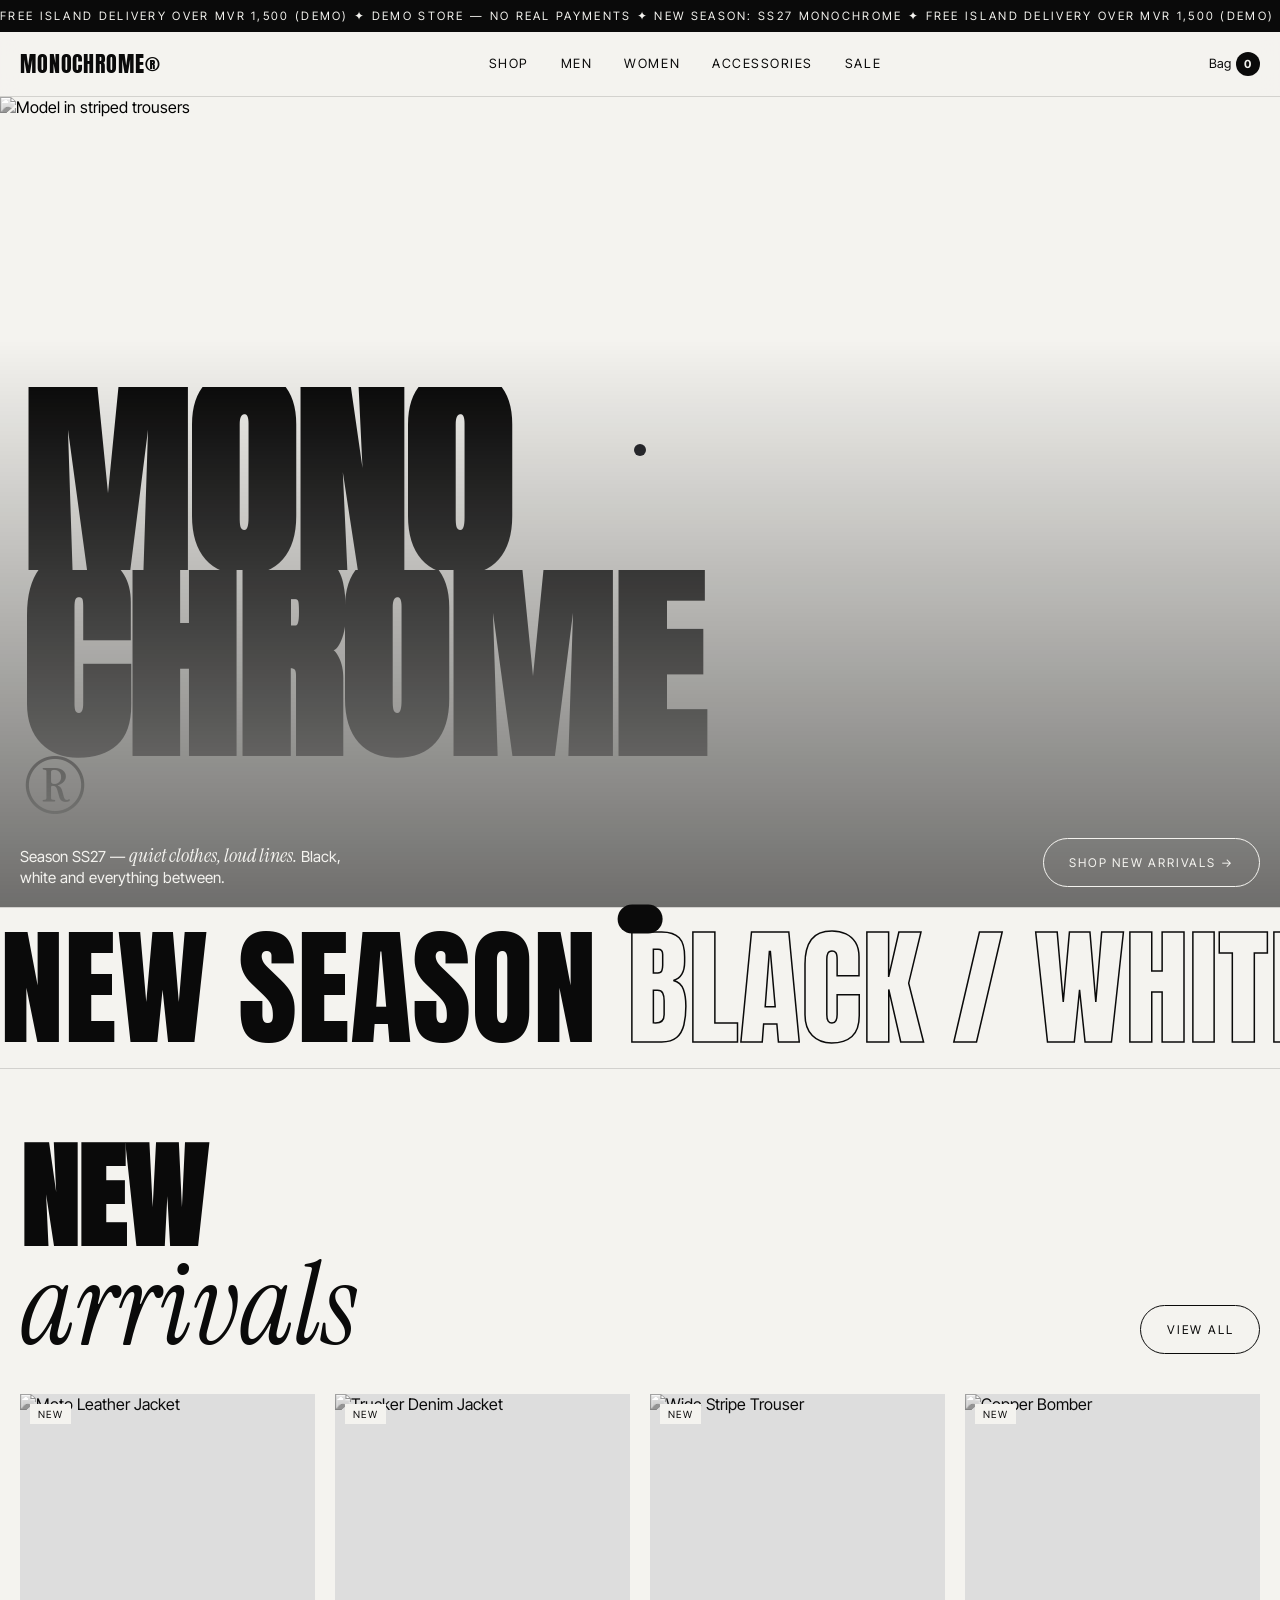
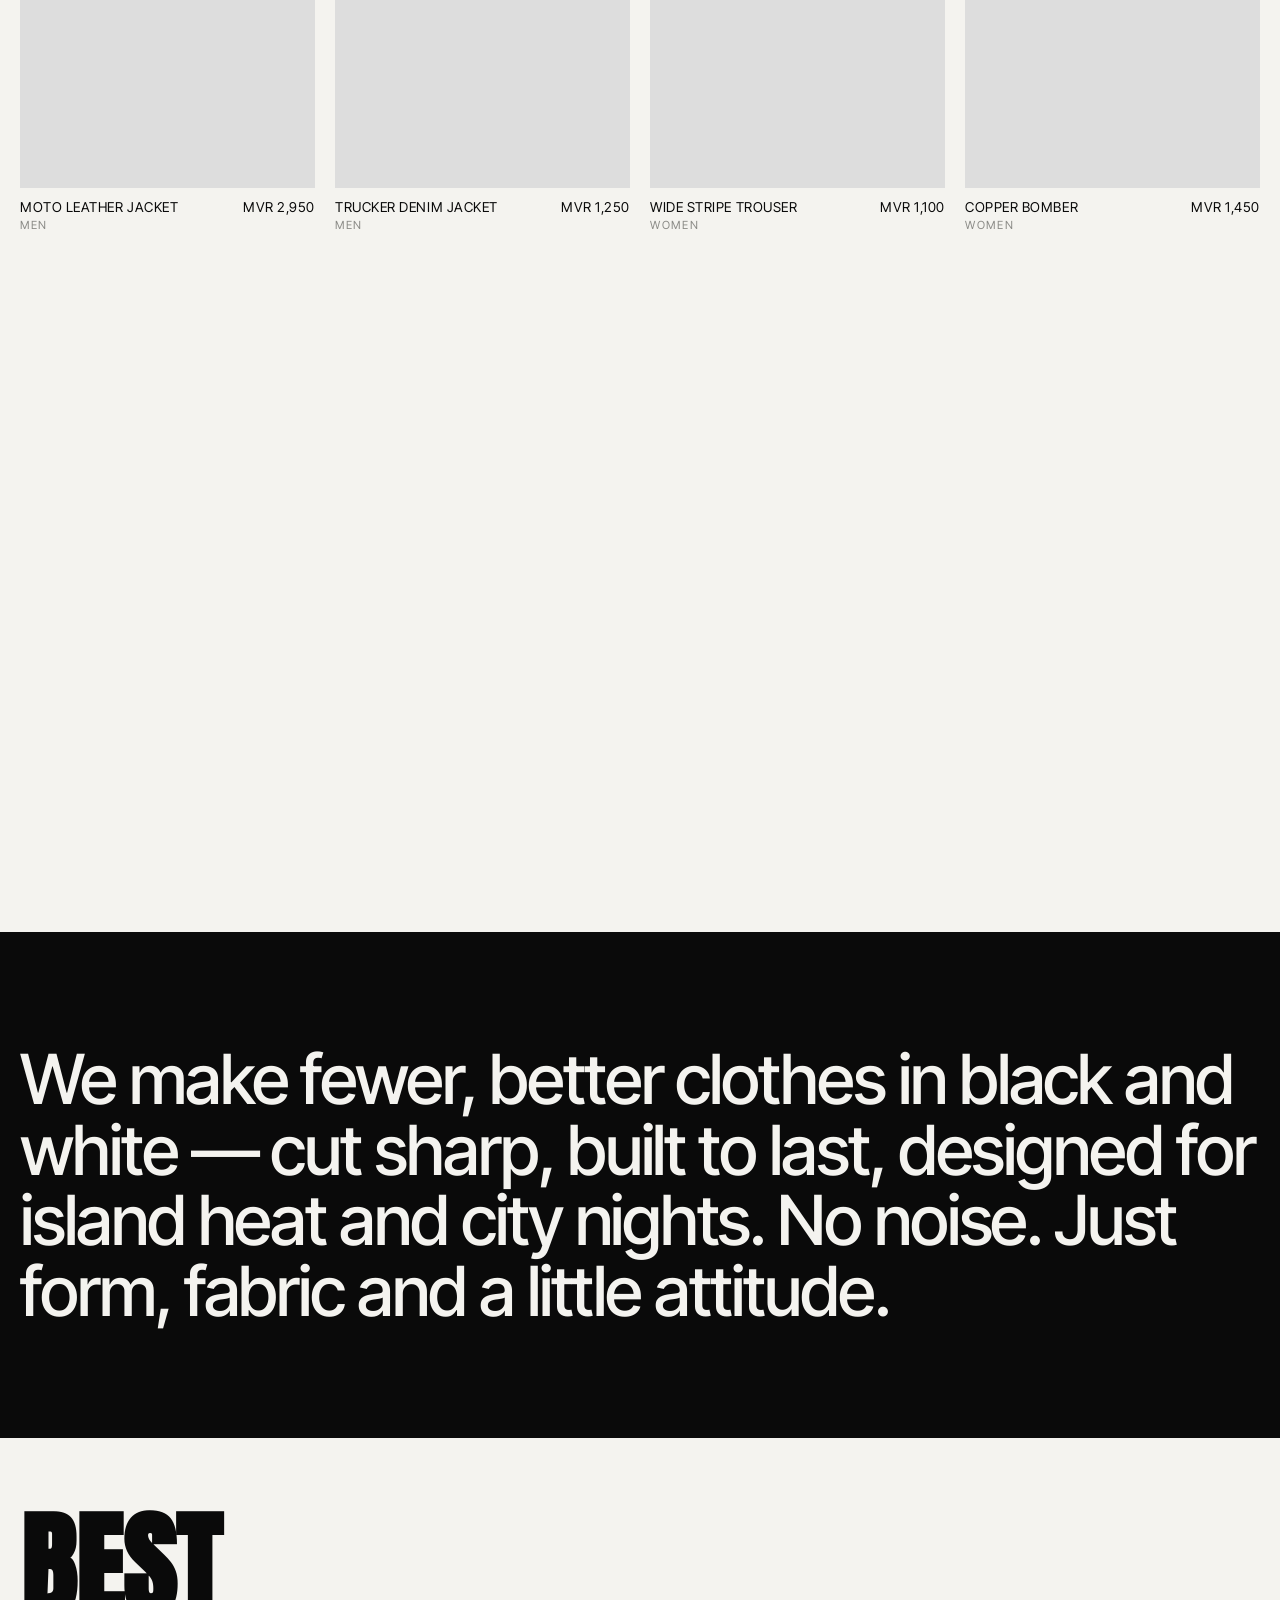
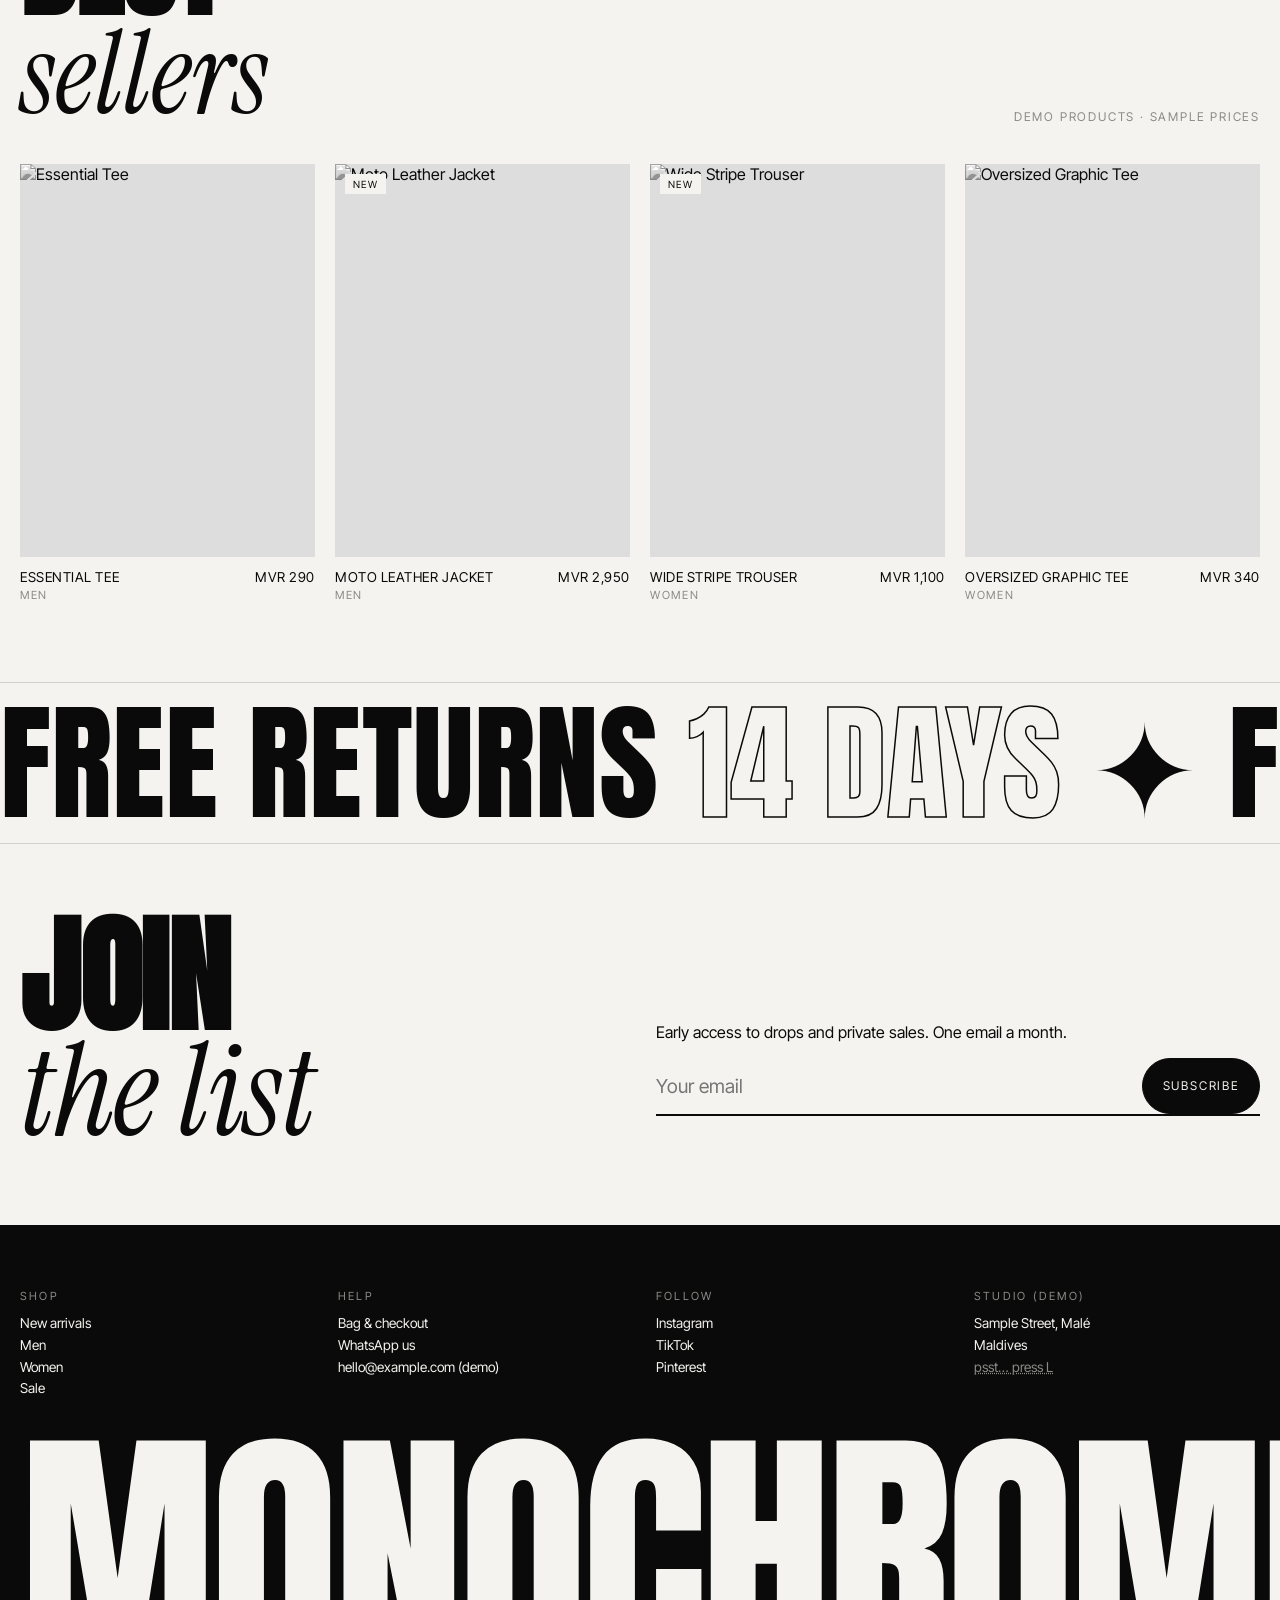
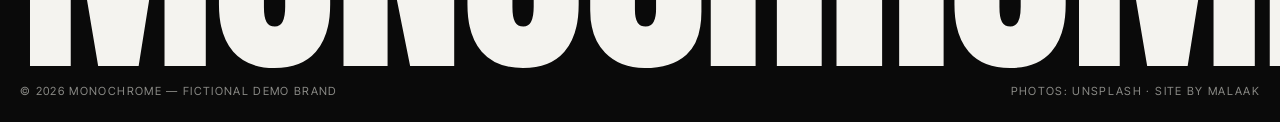
==== commit 3ffc0a6a: "Revert "Rebrand to STYLME" This reverts commit 2de6eb412e8654ee6788ca3a68074732003dff39." ====
--- a/index.html
+++ b/index.html
@@ -1,8 +1,8 @@
-<!doctype html><html lang="en"><head><meta charset="utf-8"><meta name="viewport" content="width=device-width,initial-scale=1"><title>STYLME — Editorial fashion boutique (demo)</title><meta name="description" content="STYLME: a black-and-white fashion boutique demo. Shop men, women and accessories with a working bag and checkout."><meta property="og:title" content="STYLME — Editorial fashion boutique (demo)"><meta property="og:description" content="STYLME: a black-and-white fashion boutique demo. Shop men, women and accessories with a working bag and checkout."><meta property="og:image" content="https://images.unsplash.com/photo-1509631179647-0177331693ae?w=1200&q=75"><meta name="theme-color" content="#0a0a0a">
+<!doctype html><html lang="en"><head><meta charset="utf-8"><meta name="viewport" content="width=device-width,initial-scale=1"><title>MONOCHROME — Editorial fashion boutique (demo)</title><meta name="description" content="Monochrome: a black-and-white fashion boutique demo. Shop men, women and accessories with a working bag and checkout."><meta property="og:title" content="MONOCHROME — Editorial fashion boutique (demo)"><meta property="og:description" content="Monochrome: a black-and-white fashion boutique demo. Shop men, women and accessories with a working bag and checkout."><meta property="og:image" content="https://images.unsplash.com/photo-1509631179647-0177331693ae?w=1200&q=75"><meta name="theme-color" content="#0a0a0a">
 <link rel="icon" href="data:image/svg+xml,<svg xmlns=%22http://www.w3.org/2000/svg%22 viewBox=%220 0 100 100%22><circle cx=%2250%22 cy=%2250%22 r=%2245%22 fill=%22black%22/><path d=%22M50 5a45 45 0 0 1 0 90z%22 fill=%22white%22/></svg>">
 <link rel="preconnect" href="https://fonts.googleapis.com"><link href="https://fonts.googleapis.com/css2?family=Anton&family=Instrument+Serif:ital@1&family=Inter+Tight:wght@400;500&display=swap" rel="stylesheet"><link rel="stylesheet" href="style.css"></head><body data-page="home"><main>
 <section class="hero"><div class="hero-img"><img src="https://images.unsplash.com/photo-1509631179647-0177331693ae?w=1800&q=75&auto=format&fit=crop" alt="Model in striped trousers"></div>
-<h1 class="mega"><span class="split-line"><span>Styl</span></span><span class="split-line"><span>me<span class="serif" style="font-size:.35em">®</span></span></span></h1>
+<h1 class="mega"><span class="split-line"><span>Mono</span></span><span class="split-line"><span>chrome<span class="serif" style="font-size:.35em">®</span></span></span></h1>
 <div class="hero-meta"><p>Season SS27 — <span class="serif" style="font-size:1.3em">quiet clothes, loud lines.</span> Black, white and everything between.</p><a class="pill light" href="shop.html?c=new" data-cursor="Shop">Shop new arrivals →</a></div></section>
 <div class="big-mq "><div>New season <span class="o">Black / White</span> ✦ New season <span class="o">Black / White</span> ✦ New season <span class="o">Black / White</span> ✦ New season <span class="o">Black / White</span> ✦ New season <span class="o">Black / White</span> ✦ New season <span class="o">Black / White</span> ✦ </div></div>
 <section><div class="sh"><h2 class="rv">New<br><span class="serif">arrivals</span></h2><a class="pill ghost" href="shop.html?c=new">View all</a></div><div class="grid" id="new"></div></section>
